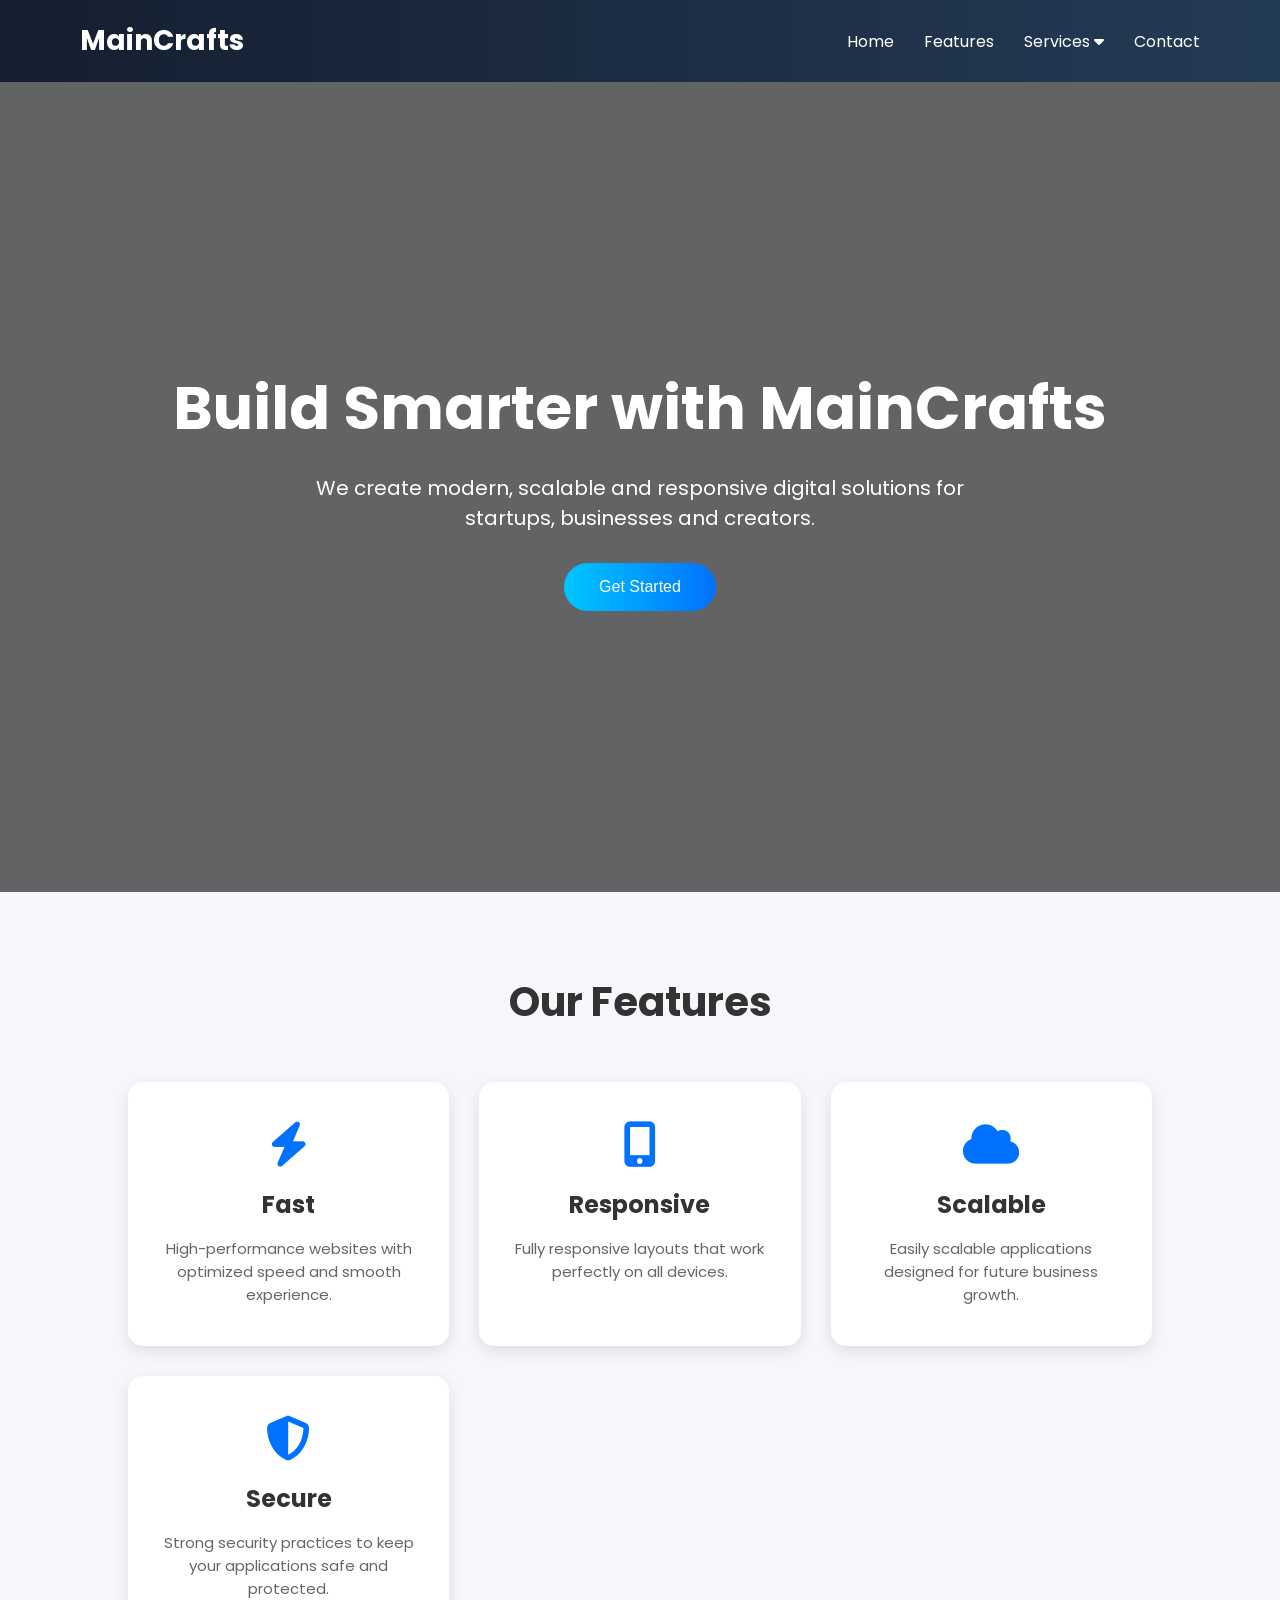
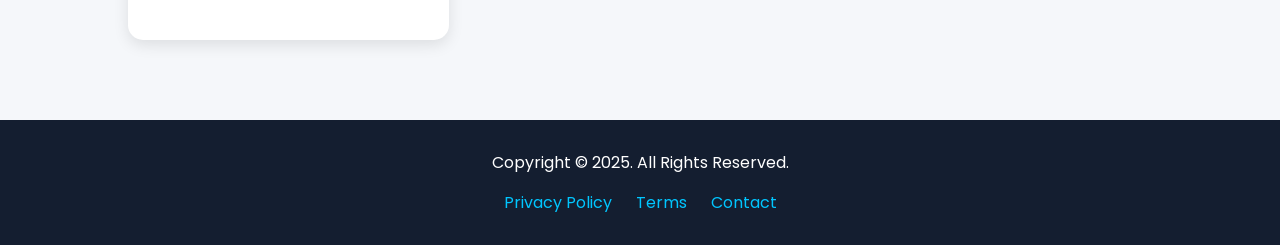
==== Task 1/index.html @ 34f9bef9 "Rename index.html to Task 1/index.html" ====
<!DOCTYPE html>
<html lang="en">

<head>
    <meta charset="UTF-8">
    <meta name="viewport" content="width=device-width, initial-scale=1.0">

    <title>MainCrafts Landing Page</title>

    <!-- Google Fonts -->
    <link href="https://fonts.googleapis.com/css2?family=Poppins:wght@300;400;500;600;700&display=swap"
        rel="stylesheet">

    <!-- Font Awesome -->
    <link rel="stylesheet"
        href="https://cdnjs.cloudflare.com/ajax/libs/font-awesome/6.5.1/css/all.min.css">

    <style>

        /* ================= RESET ================= */

        *{
            margin: 0;
            padding: 0;
            box-sizing: border-box;
        }

        /* ================= BODY ================= */

        body{
            font-family: 'Poppins', sans-serif;
            background: #f5f7fa;
            color: #333333;
        }

        /* ================= HEADER ================= */

        header{
            display: flex;
            justify-content: space-between;
            align-items: center;

            padding: 20px 80px;

            background: linear-gradient(to right, #141e30, #243b55);

            color: white;

            position: sticky;
            top: 0;

            z-index: 1000;
        }

        /* Logo */

        .logo{
            font-size: 28px;
            font-weight: 700;
            cursor: pointer;
        }

        /* ================= NAVIGATION ================= */

        .nav-links{
            display: flex;
            list-style: none;
            gap: 30px;
        }

        .nav-links li{
            position: relative;
        }

        .nav-links li a{
            text-decoration: none;
            color: white;
            font-size: 16px;
            transition: 0.3s;
        }

        .nav-links li a:hover{
            color: #45c0df;
        }

        /* ================= DROPDOWN ================= */

        .dropdown-menu{
            position: absolute;

            top: 35px;
            left: 0;

            background: white;

            width: 220px;

            border-radius: 10px;

            overflow: hidden;

            display: none;

            box-shadow: 0 5px 15px rgba(0,0,0,0.2);
        }

        .dropdown-menu li{
            list-style: none;
        }

        .dropdown-menu li a{
            display: block;
            padding: 12px 15px;
            color: #333;
        }

        .dropdown-menu li a:hover{
            background: #f2f2f2;
        }

        /* Show Dropdown */

        .dropdown:hover .dropdown-menu{
            display: block;
        }

        /* ================= HERO SECTION ================= */

        .hero{
            height: 90vh;

            display: flex;
            justify-content: center;
            align-items: center;

            text-align: center;

            padding: 20px;

            background:
                linear-gradient(rgba(0,0,0,0.6),
                rgba(0,0,0,0.6)),
                url('https://images.unsplash.com/photo-1498050108023-c5249f4df085');

            background-size: cover;
            background-position: center;

            color: white;
        }

        .hero-content h1{
            font-size: 60px;
            margin-bottom: 20px;
        }

        .hero-content p{
            font-size: 20px;
            max-width: 700px;
            margin: auto;
            margin-bottom: 30px;
        }

        /* Button */

        .hero-content button{
            padding: 15px 35px;

            border: none;
            border-radius: 50px;

            background: linear-gradient(to right, #00c6ff, #0072ff);

            color: white;

            font-size: 16px;

            cursor: pointer;

            transition: 0.3s;
        }

        .hero-content button:hover{
            transform: scale(1.05);
        }

        /* ================= FEATURES SECTION ================= */

        .features{
            padding: 80px 10%;
            text-align: center;
        }

        .features h2{
            font-size: 40px;
            margin-bottom: 50px;
        }

        .feature-container{
            display: grid;

            grid-template-columns: repeat(auto-fit, minmax(250px,1fr));

            gap: 30px;
        }

        /* Cards */

        .card{
            background: white;

            padding: 40px 25px;

            border-radius: 15px;

            box-shadow: 0 5px 15px rgba(0,0,0,0.1);

            transition: 0.3s;
        }

        .card:hover{
            transform: translateY(-10px);
        }

        /* Icons */

        .card i{
            font-size: 45px;

            margin-bottom: 20px;

            color: #0072ff;
        }

        /* Card Title */

        .card h3{
            margin-bottom: 15px;
            font-size: 24px;
        }

        /* Card Text */

        .card p{
            color: #666;
            font-size: 15px;
        }

        /* ================= FOOTER ================= */

        footer{
            background: #141e30;

            color: white;

            text-align: center;

            padding: 30px 20px;
        }

        .footer-links{
            margin-top: 15px;
        }

        .footer-links a{
            color: #00c6ff;

            text-decoration: none;

            margin: 0 10px;
        }

        .footer-links a:hover{
            text-decoration: underline;
        }

        /* ================= RESPONSIVE ================= */

       @media(max-width:768px){

    /* HEADER */

    header{
        flex-direction: column;
        align-items: center;

        padding: 15px 20px;
    }

    /* NAVBAR */

    .nav-links{
        flex-direction: column;

        gap: 15px;

        margin-top: 15px;

        text-align: center;
    }

    /* HERO SECTION */

    .hero{
        height: auto;

        padding: 100px 20px;
    }

    .hero-content h1{
        font-size: 34px;

        line-height: 1.3;
    }

    .hero-content p{
        font-size: 16px;

        padding: 0 10px;
    }

    /* BUTTON */

    .hero-content button{
        width: 100%;

        max-width: 250px;
    }

    /* FEATURES */

    .features{
        padding: 60px 20px;
    }

    .features h2{
        font-size: 30px;
    }

    .feature-container{
        grid-template-columns: 1fr;
    }

    /* CARDS */

    .card{
        padding: 30px 20px;
    }

    /* FOOTER */

    .footer-links{
        display: flex;

        flex-direction: column;

        gap: 10px;
    }

}

    </style>

</head>

<body>

    <!-- ================= HEADER ================= -->

    <header>

        <div class="logo">
            MainCrafts
        </div>

        <nav>

            <ul class="nav-links">

                <li><a href="#">Home</a></li>

                <li><a href="#features">Features</a></li>

                <!-- Dropdown -->

                <li class="dropdown">

                    <a href="#">
                        Services
                        <i class="fa-solid fa-caret-down"></i>
                    </a>

                    <ul class="dropdown-menu">

                        <li><a href="#">Web Development</a></li>

                        <li><a href="#">App Development</a></li>

                        <li><a href="#">UI/UX Design</a></li>

                        <li><a href="#">SEO Optimization</a></li>

                    </ul>

                </li>

                <li><a href="#footer">Contact</a></li>

            </ul>

        </nav>

    </header>

    <!-- ================= HERO SECTION ================= -->

    <section class="hero">

        <div class="hero-content">

            <h1>Build Smarter with MainCrafts</h1>

            <p>
                We create modern, scalable and responsive digital solutions
                for startups, businesses and creators.
            </p>

            <button>Get Started</button>

        </div>

    </section>

    <!-- ================= FEATURES SECTION ================= -->

    <section class="features" id="features">

        <h2>Our Features</h2>

        <div class="feature-container">

            <!-- Card 1 -->

            <div class="card">

                <i class="fa-solid fa-bolt"></i>

                <h3>Fast</h3>

                <p>
                    High-performance websites with optimized speed and smooth experience.
                </p>

            </div>

            <!-- Card 2 -->

            <div class="card">

                <i class="fa-solid fa-mobile-screen-button"></i>

                <h3>Responsive</h3>

                <p>
                    Fully responsive layouts that work perfectly on all devices.
                </p>

            </div>

            <!-- Card 3 -->

            <div class="card">

                <i class="fa-solid fa-cloud"></i>

                <h3>Scalable</h3>

                <p>
                    Easily scalable applications designed for future business growth.
                </p>

            </div>

            <!-- Card 4 -->

            <div class="card">

                <i class="fa-solid fa-shield-halved"></i>

                <h3>Secure</h3>

                <p>
                    Strong security practices to keep your applications safe and protected.
                </p>

            </div>

        </div>

    </section>

    <!-- ================= FOOTER ================= -->

    <footer id="footer">

        <p>Copyright © 2025. All Rights Reserved.</p>

        <div class="footer-links">

            <a href="#">Privacy Policy</a>

            <a href="#">Terms</a>

            <a href="#">Contact</a>

        </div>

    </footer>

</body>

</html>
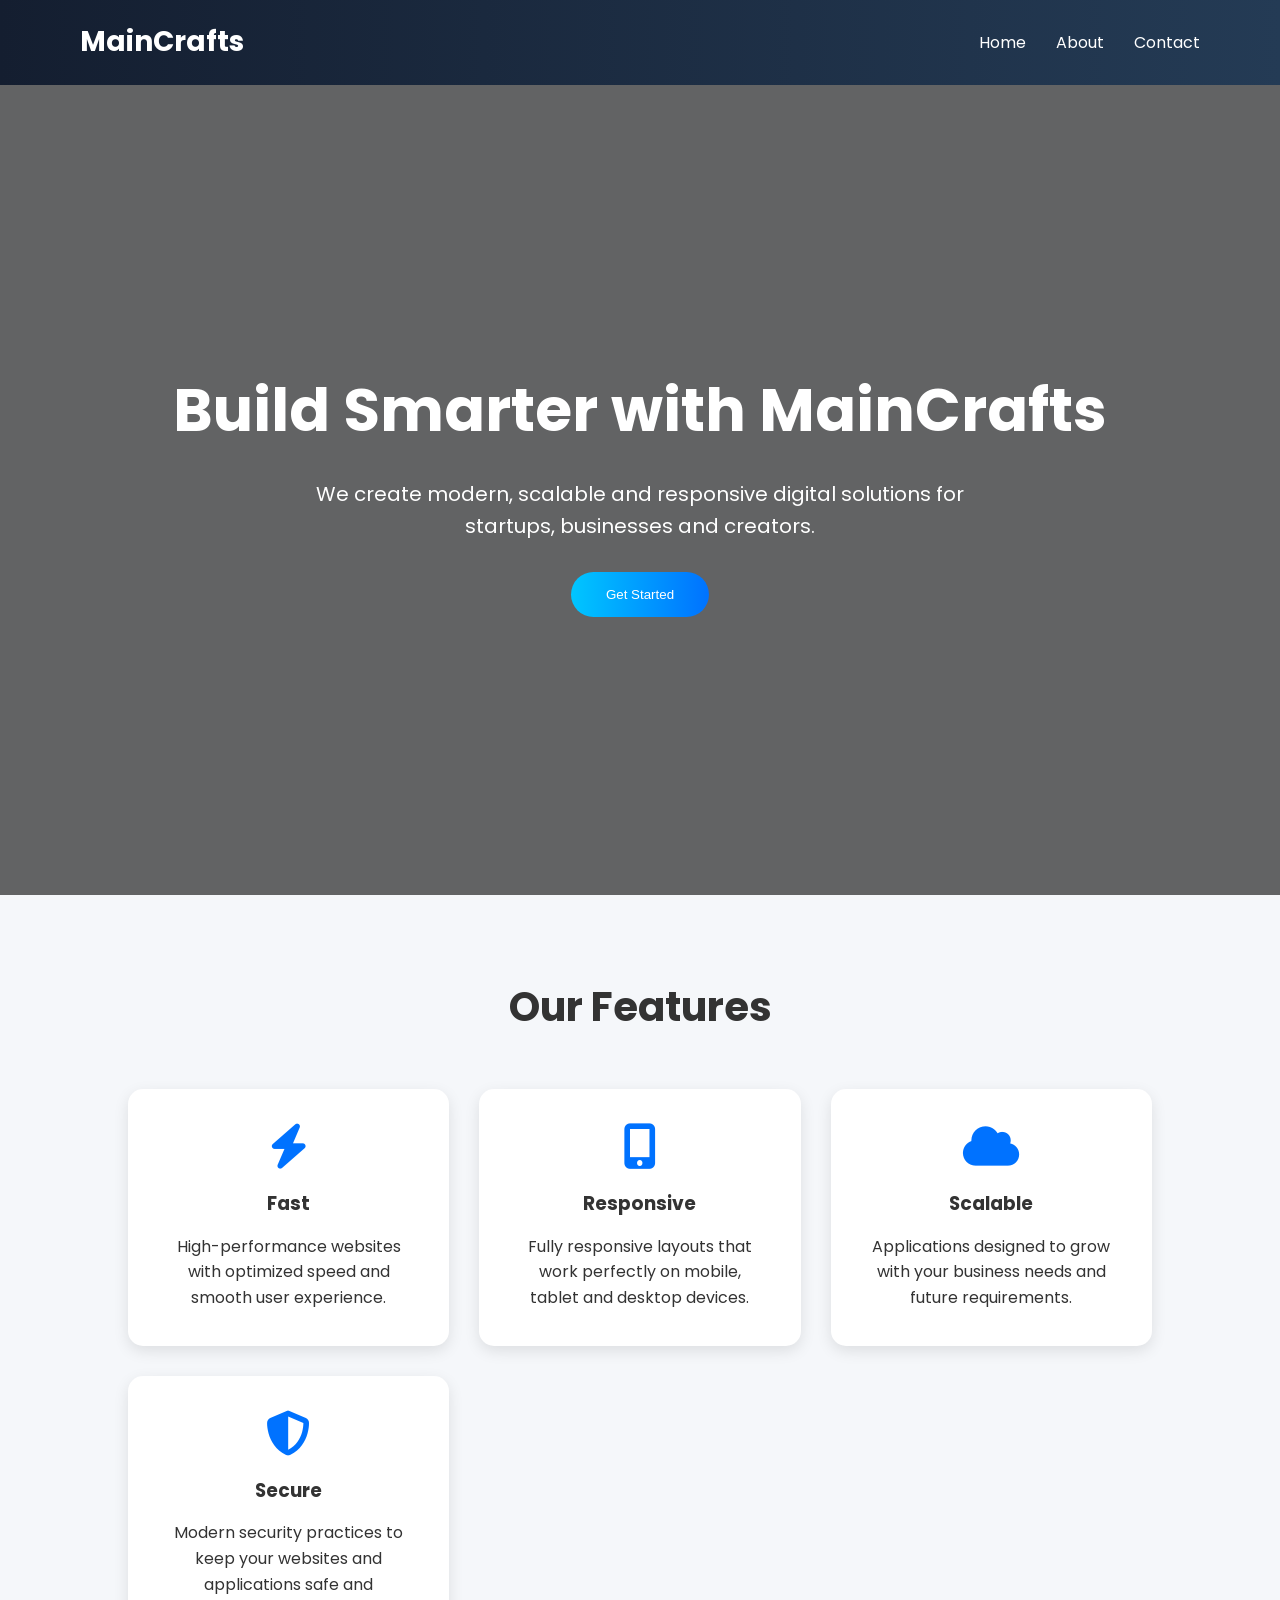
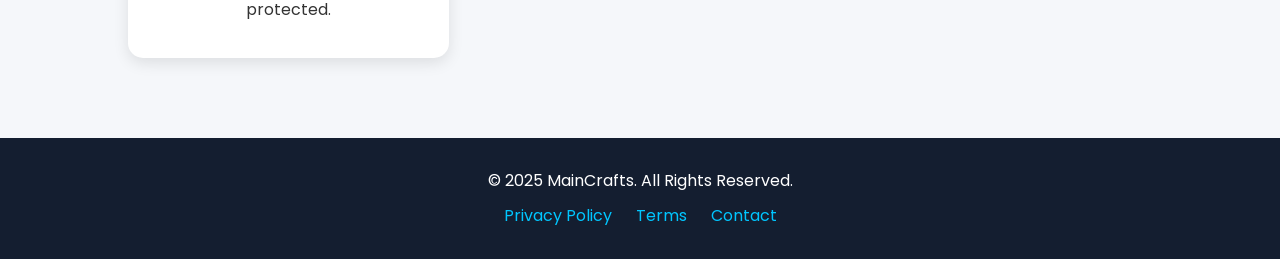
==== commit f6d3da02: "Add files via upload" ====
--- a/Task 1/index.html
+++ b/Task 1/index.html
@@ -2,520 +2,148 @@
 <html lang="en">
 
 <head>
-    <meta charset="UTF-8">
-    <meta name="viewport" content="width=device-width, initial-scale=1.0">
 
-    <title>MainCrafts Landing Page</title>
+<meta charset="UTF-8">
+<meta name="viewport" content="width=device-width, initial-scale=1.0">
 
-    <!-- Google Fonts -->
-    <link href="https://fonts.googleapis.com/css2?family=Poppins:wght@300;400;500;600;700&display=swap"
-        rel="stylesheet">
+<title>MainCrafts - Home</title>
 
-    <!-- Font Awesome -->
-    <link rel="stylesheet"
-        href="https://cdnjs.cloudflare.com/ajax/libs/font-awesome/6.5.1/css/all.min.css">
+<link href="https://fonts.googleapis.com/css2?family=Poppins:wght@300;400;500;600;700&display=swap" rel="stylesheet">
 
-    <style>
+<link rel="stylesheet"
+href="https://cdnjs.cloudflare.com/ajax/libs/font-awesome/6.5.1/css/all.min.css">
 
-        /* ================= RESET ================= */
-
-        *{
-            margin: 0;
-            padding: 0;
-            box-sizing: border-box;
-        }
-
-        /* ================= BODY ================= */
-
-        body{
-            font-family: 'Poppins', sans-serif;
-            background: #f5f7fa;
-            color: #333333;
-        }
-
-        /* ================= HEADER ================= */
-
-        header{
-            display: flex;
-            justify-content: space-between;
-            align-items: center;
-
-            padding: 20px 80px;
-
-            background: linear-gradient(to right, #141e30, #243b55);
-
-            color: white;
-
-            position: sticky;
-            top: 0;
-
-            z-index: 1000;
-        }
-
-        /* Logo */
-
-        .logo{
-            font-size: 28px;
-            font-weight: 700;
-            cursor: pointer;
-        }
-
-        /* ================= NAVIGATION ================= */
-
-        .nav-links{
-            display: flex;
-            list-style: none;
-            gap: 30px;
-        }
-
-        .nav-links li{
-            position: relative;
-        }
-
-        .nav-links li a{
-            text-decoration: none;
-            color: white;
-            font-size: 16px;
-            transition: 0.3s;
-        }
-
-        .nav-links li a:hover{
-            color: #45c0df;
-        }
-
-        /* ================= DROPDOWN ================= */
-
-        .dropdown-menu{
-            position: absolute;
-
-            top: 35px;
-            left: 0;
-
-            background: white;
-
-            width: 220px;
-
-            border-radius: 10px;
-
-            overflow: hidden;
-
-            display: none;
-
-            box-shadow: 0 5px 15px rgba(0,0,0,0.2);
-        }
-
-        .dropdown-menu li{
-            list-style: none;
-        }
-
-        .dropdown-menu li a{
-            display: block;
-            padding: 12px 15px;
-            color: #333;
-        }
-
-        .dropdown-menu li a:hover{
-            background: #f2f2f2;
-        }
-
-        /* Show Dropdown */
-
-        .dropdown:hover .dropdown-menu{
-            display: block;
-        }
-
-        /* ================= HERO SECTION ================= */
-
-        .hero{
-            height: 90vh;
-
-            display: flex;
-            justify-content: center;
-            align-items: center;
-
-            text-align: center;
-
-            padding: 20px;
-
-            background:
-                linear-gradient(rgba(0,0,0,0.6),
-                rgba(0,0,0,0.6)),
-                url('https://images.unsplash.com/photo-1498050108023-c5249f4df085');
-
-            background-size: cover;
-            background-position: center;
-
-            color: white;
-        }
-
-        .hero-content h1{
-            font-size: 60px;
-            margin-bottom: 20px;
-        }
-
-        .hero-content p{
-            font-size: 20px;
-            max-width: 700px;
-            margin: auto;
-            margin-bottom: 30px;
-        }
-
-        /* Button */
-
-        .hero-content button{
-            padding: 15px 35px;
-
-            border: none;
-            border-radius: 50px;
-
-            background: linear-gradient(to right, #00c6ff, #0072ff);
-
-            color: white;
-
-            font-size: 16px;
-
-            cursor: pointer;
-
-            transition: 0.3s;
-        }
-
-        .hero-content button:hover{
-            transform: scale(1.05);
-        }
-
-        /* ================= FEATURES SECTION ================= */
-
-        .features{
-            padding: 80px 10%;
-            text-align: center;
-        }
-
-        .features h2{
-            font-size: 40px;
-            margin-bottom: 50px;
-        }
-
-        .feature-container{
-            display: grid;
-
-            grid-template-columns: repeat(auto-fit, minmax(250px,1fr));
-
-            gap: 30px;
-        }
-
-        /* Cards */
-
-        .card{
-            background: white;
-
-            padding: 40px 25px;
-
-            border-radius: 15px;
-
-            box-shadow: 0 5px 15px rgba(0,0,0,0.1);
-
-            transition: 0.3s;
-        }
-
-        .card:hover{
-            transform: translateY(-10px);
-        }
-
-        /* Icons */
-
-        .card i{
-            font-size: 45px;
-
-            margin-bottom: 20px;
-
-            color: #0072ff;
-        }
-
-        /* Card Title */
-
-        .card h3{
-            margin-bottom: 15px;
-            font-size: 24px;
-        }
-
-        /* Card Text */
-
-        .card p{
-            color: #666;
-            font-size: 15px;
-        }
-
-        /* ================= FOOTER ================= */
-
-        footer{
-            background: #141e30;
-
-            color: white;
-
-            text-align: center;
-
-            padding: 30px 20px;
-        }
-
-        .footer-links{
-            margin-top: 15px;
-        }
-
-        .footer-links a{
-            color: #00c6ff;
-
-            text-decoration: none;
-
-            margin: 0 10px;
-        }
-
-        .footer-links a:hover{
-            text-decoration: underline;
-        }
-
-        /* ================= RESPONSIVE ================= */
-
-       @media(max-width:768px){
-
-    /* HEADER */
-
-    header{
-        flex-direction: column;
-        align-items: center;
-
-        padding: 15px 20px;
-    }
-
-    /* NAVBAR */
-
-    .nav-links{
-        flex-direction: column;
-
-        gap: 15px;
-
-        margin-top: 15px;
-
-        text-align: center;
-    }
-
-    /* HERO SECTION */
-
-    .hero{
-        height: auto;
-
-        padding: 100px 20px;
-    }
-
-    .hero-content h1{
-        font-size: 34px;
-
-        line-height: 1.3;
-    }
-
-    .hero-content p{
-        font-size: 16px;
-
-        padding: 0 10px;
-    }
-
-    /* BUTTON */
-
-    .hero-content button{
-        width: 100%;
-
-        max-width: 250px;
-    }
-
-    /* FEATURES */
-
-    .features{
-        padding: 60px 20px;
-    }
-
-    .features h2{
-        font-size: 30px;
-    }
-
-    .feature-container{
-        grid-template-columns: 1fr;
-    }
-
-    /* CARDS */
-
-    .card{
-        padding: 30px 20px;
-    }
-
-    /* FOOTER */
-
-    .footer-links{
-        display: flex;
-
-        flex-direction: column;
-
-        gap: 10px;
-    }
-
-}
-
-    </style>
+<link rel="stylesheet" href="style.css">
 
 </head>
 
 <body>
 
-    <!-- ================= HEADER ================= -->
+<!-- HEADER -->
 
-    <header>
+<header>
 
-        <div class="logo">
-            MainCrafts
-        </div>
+<div class="logo">
+MainCrafts
+</div>
 
-        <nav>
+<nav>
 
-            <ul class="nav-links">
+<ul class="nav-links">
 
-                <li><a href="#">Home</a></li>
+<li><a href="index.html">Home</a></li>
 
-                <li><a href="#features">Features</a></li>
+<li><a href="about.html">About</a></li>
 
-                <!-- Dropdown -->
+<li><a href="contact.html">Contact</a></li>
 
-                <li class="dropdown">
+</ul>
 
-                    <a href="#">
-                        Services
-                        <i class="fa-solid fa-caret-down"></i>
-                    </a>
+</nav>
 
-                    <ul class="dropdown-menu">
+</header>
 
-                        <li><a href="#">Web Development</a></li>
+<!-- HERO SECTION -->
 
-                        <li><a href="#">App Development</a></li>
+<section class="hero">
 
-                        <li><a href="#">UI/UX Design</a></li>
+<div class="hero-content">
 
-                        <li><a href="#">SEO Optimization</a></li>
+<h1>Build Smarter with MainCrafts</h1>
 
-                    </ul>
+<p>
+We create modern, scalable and responsive digital solutions
+for startups, businesses and creators.
+</p>
 
-                </li>
+<button>Get Started</button>
 
-                <li><a href="#footer">Contact</a></li>
+</div>
 
-            </ul>
+</section>
 
-        </nav>
+<!-- FEATURES SECTION -->
 
-    </header>
+<section class="features">
 
-    <!-- ================= HERO SECTION ================= -->
+<h2>Our Features</h2>
 
-    <section class="hero">
+<div class="feature-container">
 
-        <div class="hero-content">
+<div class="card">
 
-            <h1>Build Smarter with MainCrafts</h1>
+<i class="fa-solid fa-bolt"></i>
 
-            <p>
-                We create modern, scalable and responsive digital solutions
-                for startups, businesses and creators.
-            </p>
+<h3>Fast</h3>
 
-            <button>Get Started</button>
+<p>
+High-performance websites with optimized speed and smooth
+user experience.
+</p>
 
-        </div>
+</div>
 
-    </section>
+<div class="card">
 
-    <!-- ================= FEATURES SECTION ================= -->
+<i class="fa-solid fa-mobile-screen-button"></i>
 
-    <section class="features" id="features">
+<h3>Responsive</h3>
 
-        <h2>Our Features</h2>
+<p>
+Fully responsive layouts that work perfectly on mobile,
+tablet and desktop devices.
+</p>
 
-        <div class="feature-container">
+</div>
 
-            <!-- Card 1 -->
+<div class="card">
 
-            <div class="card">
+<i class="fa-solid fa-cloud"></i>
 
-                <i class="fa-solid fa-bolt"></i>
+<h3>Scalable</h3>
 
-                <h3>Fast</h3>
+<p>
+Applications designed to grow with your business needs
+and future requirements.
+</p>
 
-                <p>
-                    High-performance websites with optimized speed and smooth experience.
-                </p>
+</div>
 
-            </div>
+<div class="card">
 
-            <!-- Card 2 -->
+<i class="fa-solid fa-shield-halved"></i>
 
-            <div class="card">
+<h3>Secure</h3>
 
-                <i class="fa-solid fa-mobile-screen-button"></i>
+<p>
+Modern security practices to keep your websites and
+applications safe and protected.
+</p>
 
-                <h3>Responsive</h3>
+</div>
 
-                <p>
-                    Fully responsive layouts that work perfectly on all devices.
-                </p>
+</div>
 
-            </div>
+</section>
 
-            <!-- Card 3 -->
+<!-- FOOTER -->
 
-            <div class="card">
+<footer>
 
-                <i class="fa-solid fa-cloud"></i>
+<p>© 2025 MainCrafts. All Rights Reserved.</p>
 
-                <h3>Scalable</h3>
+<div class="footer-links">
 
-                <p>
-                    Easily scalable applications designed for future business growth.
-                </p>
+<a href="#">Privacy Policy</a>
 
-            </div>
+<a href="#">Terms</a>
 
-            <!-- Card 4 -->
+<a href="contact.html">Contact</a>
 
-            <div class="card">
+</div>
 
-                <i class="fa-solid fa-shield-halved"></i>
-
-                <h3>Secure</h3>
-
-                <p>
-                    Strong security practices to keep your applications safe and protected.
-                </p>
-
-            </div>
-
-        </div>
-
-    </section>
-
-    <!-- ================= FOOTER ================= -->
-
-    <footer id="footer">
-
-        <p>Copyright © 2025. All Rights Reserved.</p>
-
-        <div class="footer-links">
-
-            <a href="#">Privacy Policy</a>
-
-            <a href="#">Terms</a>
-
-            <a href="#">Contact</a>
-
-        </div>
-
-    </footer>
+</footer>
 
 </body>
 
-</html>
+</html>
--- a/Task 1/style.css
+++ b/Task 1/style.css
@@ -0,0 +1,343 @@
+/* =========================
+   GLOBAL STYLES
+========================= */
+
+*{
+    margin:0;
+    padding:0;
+    box-sizing:border-box;
+}
+
+body{
+    font-family:'Poppins',sans-serif;
+    background:#f5f7fa;
+    color:#333;
+    line-height:1.6;
+}
+
+/* =========================
+   HEADER
+========================= */
+
+header{
+    display:flex;
+    justify-content:space-between;
+    align-items:center;
+    padding:20px 80px;
+    background:linear-gradient(to right,#141e30,#243b55);
+    color:white;
+    position:sticky;
+    top:0;
+    z-index:1000;
+}
+
+.logo{
+    font-size:28px;
+    font-weight:700;
+}
+
+/* =========================
+   NAVBAR
+========================= */
+
+.nav-links{
+    display:flex;
+    list-style:none;
+    gap:30px;
+}
+
+.nav-links li{
+    position:relative;
+}
+
+.nav-links a{
+    text-decoration:none;
+    color:white;
+    transition:0.3s;
+}
+
+.nav-links a:hover{
+    color:#00c6ff;
+}
+
+/* =========================
+   HERO SECTION
+========================= */
+
+.hero{
+    height:90vh;
+
+    display:flex;
+    justify-content:center;
+    align-items:center;
+
+    text-align:center;
+
+    background:
+    linear-gradient(
+        rgba(0,0,0,0.6),
+        rgba(0,0,0,0.6)
+    ),
+    url("https://images.unsplash.com/photo-1498050108023-c5249f4df085");
+
+    background-size:cover;
+    background-position:center;
+
+    color:white;
+}
+
+.hero-content h1{
+    font-size:60px;
+    margin-bottom:20px;
+}
+
+.hero-content p{
+    font-size:20px;
+    max-width:700px;
+    margin:auto;
+    margin-bottom:30px;
+}
+
+.hero-content button{
+    padding:15px 35px;
+    border:none;
+    border-radius:50px;
+    background:linear-gradient(to right,#00c6ff,#0072ff);
+    color:white;
+    cursor:pointer;
+    transition:0.3s;
+}
+
+.hero-content button:hover{
+    transform:scale(1.05);
+}
+
+/* =========================
+   FEATURES
+========================= */
+
+.features{
+    padding:80px 10%;
+    text-align:center;
+}
+
+.features h2{
+    font-size:40px;
+    margin-bottom:50px;
+}
+
+.feature-container{
+    display:grid;
+    grid-template-columns:repeat(auto-fit,minmax(250px,1fr));
+    gap:30px;
+}
+
+.card{
+    background:white;
+    padding:35px;
+    border-radius:15px;
+    box-shadow:0 5px 15px rgba(0,0,0,0.1);
+    transition:0.3s;
+}
+
+.card:hover{
+    transform:translateY(-10px);
+}
+
+.card i{
+    font-size:45px;
+    color:#0072ff;
+    margin-bottom:20px;
+}
+
+.card h3{
+    margin-bottom:15px;
+}
+
+/* =========================
+   ABOUT PAGE
+========================= */
+
+.about-hero{
+    background:linear-gradient(to right,#141e30,#243b55);
+    color:white;
+    text-align:center;
+    padding:100px 20px;
+}
+
+.about-hero h1{
+    font-size:55px;
+    margin-bottom:20px;
+}
+
+.about-content{
+    padding:80px 10%;
+    text-align:center;
+}
+
+.about-text h2{
+    font-size:40px;
+    margin-bottom:20px;
+}
+
+.about-text p{
+    max-width:900px;
+    margin:15px auto;
+    font-size:18px;
+}
+
+.mission-section{
+    padding:40px 10%;
+    display:grid;
+    grid-template-columns:repeat(auto-fit,minmax(250px,1fr));
+    gap:30px;
+}
+
+.mission-card{
+    background:white;
+    padding:30px;
+    border-radius:15px;
+    text-align:center;
+    box-shadow:0 5px 15px rgba(0,0,0,0.1);
+    transition:0.3s;
+}
+
+.mission-card:hover{
+    transform:translateY(-10px);
+}
+
+.mission-card i{
+    font-size:45px;
+    color:#0072ff;
+    margin-bottom:20px;
+}
+
+.stats-section{
+    padding:60px 10%;
+    background:#eef3f8;
+    display:grid;
+    grid-template-columns:repeat(auto-fit,minmax(200px,1fr));
+    gap:25px;
+}
+
+.stat-box{
+    background:white;
+    padding:30px;
+    border-radius:15px;
+    text-align:center;
+    box-shadow:0 5px 15px rgba(0,0,0,0.1);
+}
+
+.stat-box h2{
+    color:#0072ff;
+    font-size:40px;
+}
+
+/* =========================
+   CONTACT PAGE
+========================= */
+
+.contact{
+    padding:80px 10%;
+    text-align:center;
+    min-height:70vh;
+}
+
+.contact h1{
+    font-size:50px;
+    margin-bottom:20px;
+}
+
+.contact p{
+    margin-bottom:40px;
+}
+
+form{
+    max-width:600px;
+    margin:auto;
+    display:flex;
+    flex-direction:column;
+    gap:20px;
+}
+
+input,
+textarea{
+    padding:15px;
+    border:1px solid #ccc;
+    border-radius:10px;
+    font-size:16px;
+}
+
+textarea{
+    resize:none;
+}
+
+form button{
+    padding:15px;
+    border:none;
+    border-radius:10px;
+    background:linear-gradient(to right,#00c6ff,#0072ff);
+    color:white;
+    cursor:pointer;
+}
+
+/* =========================
+   FOOTER
+========================= */
+
+footer{
+    background:#141e30;
+    color:white;
+    text-align:center;
+    padding:30px;
+}
+
+.footer-links{
+    margin-top:10px;
+}
+
+.footer-links a{
+    color:#00c6ff;
+    text-decoration:none;
+    margin:0 10px;
+}
+
+.footer-links a:hover{
+    text-decoration:underline;
+}
+
+/* =========================
+   RESPONSIVE
+========================= */
+
+@media(max-width:768px){
+
+    header{
+        flex-direction:column;
+        gap:20px;
+        padding:20px;
+    }
+
+    .nav-links{
+        flex-direction:column;
+        align-items:center;
+    }
+
+    .hero-content h1{
+        font-size:38px;
+    }
+
+    .hero-content p{
+        font-size:16px;
+    }
+
+    .about-hero h1,
+    .contact h1{
+        font-size:35px;
+    }
+
+    .about-text h2{
+        font-size:30px;
+    }
+
+}
